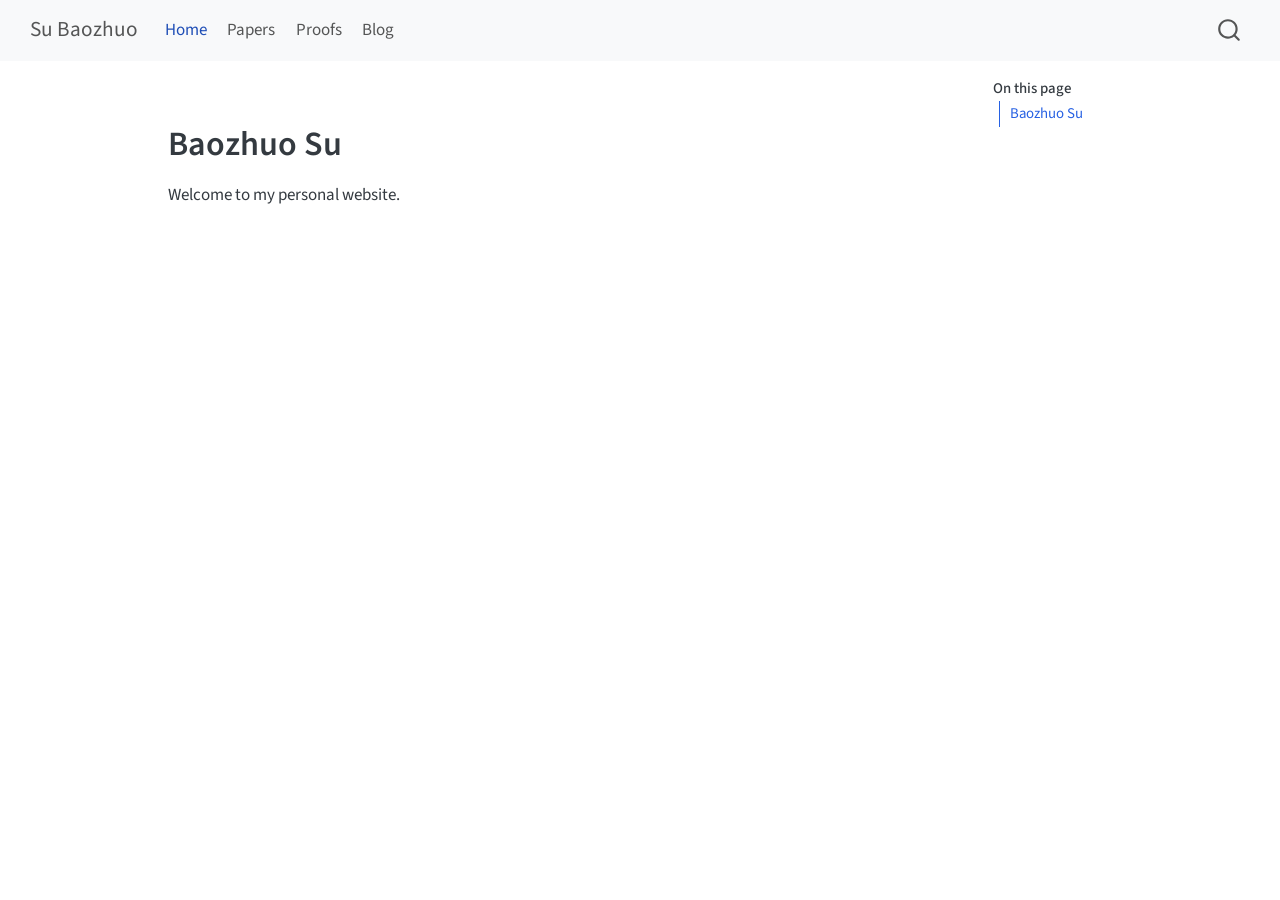
==== docs/index.html @ 8534a6cc "Initial site" ====
<!DOCTYPE html>
<html xmlns="http://www.w3.org/1999/xhtml" lang="en" xml:lang="en"><head>

<meta charset="utf-8">
<meta name="generator" content="quarto-1.9.36">

<meta name="viewport" content="width=device-width, initial-scale=1.0, user-scalable=yes">


<title>Su Baozhuo</title>
<style>
/* Default styles provided by pandoc.
** See https://pandoc.org/MANUAL.html#variables-for-html for config info.
*/
code{white-space: pre-wrap;}
span.smallcaps{font-variant: small-caps;}
div.columns{display: flex; gap: min(4vw, 1.5em);}
div.column{flex: auto; overflow-x: auto;}
div.hanging-indent{margin-left: 1.5em; text-indent: -1.5em;}
ul.task-list{list-style: none;}
ul.task-list li input[type="checkbox"] {
  width: 0.8em;
  margin: 0 0.8em 0.2em -1em; /* quarto-specific, see https://github.com/quarto-dev/quarto-cli/issues/4556 */ 
  vertical-align: middle;
}
</style>


<script src="site_libs/quarto-nav/quarto-nav.js"></script>
<script src="site_libs/quarto-nav/headroom.min.js"></script>
<script src="site_libs/clipboard/clipboard.min.js"></script>
<script src="site_libs/quarto-search/autocomplete.umd.js"></script>
<script src="site_libs/quarto-search/fuse.min.js"></script>
<script src="site_libs/quarto-search/quarto-search.js"></script>
<meta name="quarto:offset" content="./">
<script src="site_libs/quarto-html/quarto.js" type="module"></script>
<script src="site_libs/quarto-html/tabsets/tabsets.js" type="module"></script>
<script src="site_libs/quarto-html/popper.min.js"></script>
<script src="site_libs/quarto-html/tippy.umd.min.js"></script>
<script src="site_libs/quarto-html/anchor.min.js"></script>
<link href="site_libs/quarto-html/tippy.css" rel="stylesheet">
<link href="site_libs/quarto-html/quarto-syntax-highlighting-845c23b38eaddc0f92fda52bfe77a8c8.css" rel="stylesheet" id="quarto-text-highlighting-styles">
<script src="site_libs/bootstrap/bootstrap.min.js"></script>
<link href="site_libs/bootstrap/bootstrap-icons.css" rel="stylesheet">
<link href="site_libs/bootstrap/bootstrap-158031087360bce0ff56dc785ce39e06.min.css" rel="stylesheet" append-hash="true" id="quarto-bootstrap" data-mode="light">
<script id="quarto-search-options" type="application/json">{
  "location": "navbar",
  "copy-button": false,
  "collapse-after": 3,
  "panel-placement": "end",
  "type": "overlay",
  "limit": 50,
  "keyboard-shortcut": [
    "f",
    "/",
    "s"
  ],
  "show-item-context": false,
  "language": {
    "search-no-results-text": "No results",
    "search-matching-documents-text": "matching documents",
    "search-copy-link-title": "Copy link to search",
    "search-hide-matches-text": "Hide additional matches",
    "search-more-match-text": "more match in this document",
    "search-more-matches-text": "more matches in this document",
    "search-clear-button-title": "Clear",
    "search-text-placeholder": "",
    "search-detached-cancel-button-title": "Cancel",
    "search-submit-button-title": "Submit",
    "search-label": "Search"
  }
}</script>


</head>

<body class="nav-fixed quarto-light">

<div id="quarto-search-results"></div>
  <header id="quarto-header" class="headroom fixed-top">
    <nav class="navbar navbar-expand-lg " data-bs-theme="dark">
      <div class="navbar-container container-fluid">
      <div class="navbar-brand-container mx-auto">
    <a class="navbar-brand" href="./index.html">
    <span class="navbar-title">Su Baozhuo</span>
    </a>
  </div>
            <div id="quarto-search" class="" title="Search"></div>
          <button class="navbar-toggler" type="button" data-bs-toggle="collapse" data-bs-target="#navbarCollapse" aria-controls="navbarCollapse" role="menu" aria-expanded="false" aria-label="Toggle navigation" onclick="if (window.quartoToggleHeadroom) { window.quartoToggleHeadroom(); }">
  <span class="navbar-toggler-icon"></span>
</button>
          <div class="collapse navbar-collapse" id="navbarCollapse">
            <ul class="navbar-nav navbar-nav-scroll me-auto">
  <li class="nav-item">
    <a class="nav-link active" href="./index.html" aria-current="page"> 
<span class="menu-text">Home</span></a>
  </li>  
  <li class="nav-item">
    <a class="nav-link" href="./papers.html"> 
<span class="menu-text">Papers</span></a>
  </li>  
  <li class="nav-item">
    <a class="nav-link" href="./proofs.html"> 
<span class="menu-text">Proofs</span></a>
  </li>  
  <li class="nav-item">
    <a class="nav-link" href="./blog.html"> 
<span class="menu-text">Blog</span></a>
  </li>  
</ul>
          </div> <!-- /navcollapse -->
            <div class="quarto-navbar-tools">
</div>
      </div> <!-- /container-fluid -->
    </nav>
</header>
<!-- content -->
<div id="quarto-content" class="quarto-container page-columns page-rows-contents page-layout-article page-navbar">
<!-- sidebar -->
<!-- margin-sidebar -->
    <div id="quarto-margin-sidebar" class="sidebar margin-sidebar">
        <nav id="TOC" role="doc-toc" class="toc-active">
    <h2 id="toc-title">On this page</h2>
   
  <ul>
  <li><a href="#baozhuo-su" id="toc-baozhuo-su" class="nav-link active" data-scroll-target="#baozhuo-su">Baozhuo Su</a></li>
  </ul>
</nav>
    </div>
<!-- main -->
<main class="content" id="quarto-document-content"><header id="title-block-header" class="quarto-title-block"></header>




<section id="baozhuo-su" class="level1">
<h1>Baozhuo Su</h1>
<p>Welcome to my personal website.</p>


</section>

</main> <!-- /main -->
<script id="quarto-html-after-body" type="application/javascript">
  window.document.addEventListener("DOMContentLoaded", function (event) {
    const icon = "";
    const anchorJS = new window.AnchorJS();
    anchorJS.options = {
      placement: 'right',
      icon: icon
    };
    anchorJS.add('.anchored');
    const isCodeAnnotation = (el) => {
      for (const clz of el.classList) {
        if (clz.startsWith('code-annotation-')) {                     
          return true;
        }
      }
      return false;
    }
    const onCopySuccess = function(e) {
      // button target
      const button = e.trigger;
      // don't keep focus
      button.blur();
      // flash "checked"
      button.classList.add('code-copy-button-checked');
      var currentTitle = button.getAttribute("title");
      button.setAttribute("title", "Copied!");
      let tooltip;
      if (window.bootstrap) {
        button.setAttribute("data-bs-toggle", "tooltip");
        button.setAttribute("data-bs-placement", "left");
        button.setAttribute("data-bs-title", "Copied!");
        tooltip = new bootstrap.Tooltip(button, 
          { trigger: "manual", 
            customClass: "code-copy-button-tooltip",
            offset: [0, -8]});
        tooltip.show();    
      }
      setTimeout(function() {
        if (tooltip) {
          tooltip.hide();
          button.removeAttribute("data-bs-title");
          button.removeAttribute("data-bs-toggle");
          button.removeAttribute("data-bs-placement");
        }
        button.setAttribute("title", currentTitle);
        button.classList.remove('code-copy-button-checked');
      }, 1000);
      // clear code selection
      e.clearSelection();
    }
    const getTextToCopy = function(trigger) {
      const outerScaffold = trigger.parentElement.cloneNode(true);
      const codeEl = outerScaffold.querySelector('code');
      for (const childEl of codeEl.children) {
        if (isCodeAnnotation(childEl)) {
          childEl.remove();
        }
      }
      return codeEl.innerText;
    }
    const clipboard = new window.ClipboardJS('.code-copy-button:not([data-in-quarto-modal])', {
      text: getTextToCopy
    });
    clipboard.on('success', onCopySuccess);
    if (window.document.getElementById('quarto-embedded-source-code-modal')) {
      const clipboardModal = new window.ClipboardJS('.code-copy-button[data-in-quarto-modal]', {
        text: getTextToCopy,
        container: window.document.getElementById('quarto-embedded-source-code-modal')
      });
      clipboardModal.on('success', onCopySuccess);
    }
      var localhostRegex = new RegExp(/^(?:http|https):\/\/localhost\:?[0-9]*\//);
      var mailtoRegex = new RegExp(/^mailto:/);
        var filterRegex = new RegExp('/' + window.location.host + '/');
      var isInternal = (href) => {
          return filterRegex.test(href) || localhostRegex.test(href) || mailtoRegex.test(href);
      }
      // Inspect non-navigation links and adorn them if external
     var links = window.document.querySelectorAll('a[href]:not(.nav-link):not(.navbar-brand):not(.toc-action):not(.sidebar-link):not(.sidebar-item-toggle):not(.pagination-link):not(.no-external):not([aria-hidden]):not(.dropdown-item):not(.quarto-navigation-tool):not(.about-link)');
      for (var i=0; i<links.length; i++) {
        const link = links[i];
        if (!isInternal(link.href)) {
          // undo the damage that might have been done by quarto-nav.js in the case of
          // links that we want to consider external
          if (link.dataset.originalHref !== undefined) {
            link.href = link.dataset.originalHref;
          }
        }
      }
    function tippyHover(el, contentFn, onTriggerFn, onUntriggerFn) {
      const config = {
        allowHTML: true,
        maxWidth: 500,
        delay: 100,
        arrow: false,
        appendTo: function(el) {
            return el.parentElement;
        },
        interactive: true,
        interactiveBorder: 10,
        theme: 'quarto',
        placement: 'bottom-start',
      };
      if (contentFn) {
        config.content = contentFn;
      }
      if (onTriggerFn) {
        config.onTrigger = onTriggerFn;
      }
      if (onUntriggerFn) {
        config.onUntrigger = onUntriggerFn;
      }
      window.tippy(el, config); 
    }
    const noterefs = window.document.querySelectorAll('a[role="doc-noteref"]');
    for (var i=0; i<noterefs.length; i++) {
      const ref = noterefs[i];
      tippyHover(ref, function() {
        // use id or data attribute instead here
        let href = ref.getAttribute('data-footnote-href') || ref.getAttribute('href');
        try { href = new URL(href).hash; } catch {}
        const id = href.replace(/^#\/?/, "");
        const note = window.document.getElementById(id);
        if (note) {
          return note.innerHTML;
        } else {
          return "";
        }
      });
    }
    const xrefs = window.document.querySelectorAll('a.quarto-xref');
    const processXRef = (id, note) => {
      // Strip column container classes
      const stripColumnClz = (el) => {
        el.classList.remove("page-full", "page-columns");
        if (el.children) {
          for (const child of el.children) {
            stripColumnClz(child);
          }
        }
      }
      stripColumnClz(note)
      if (id === null || id.startsWith('sec-')) {
        // Special case sections, only their first couple elements
        const container = document.createElement("div");
        if (note.children && note.children.length > 2) {
          container.appendChild(note.children[0].cloneNode(true));
          for (let i = 1; i < note.children.length; i++) {
            const child = note.children[i];
            if (child.tagName === "P" && child.innerText === "") {
              continue;
            } else {
              container.appendChild(child.cloneNode(true));
              break;
            }
          }
          if (window.Quarto?.typesetMath) {
            window.Quarto.typesetMath(container);
          }
          return container.innerHTML
        } else {
          if (window.Quarto?.typesetMath) {
            window.Quarto.typesetMath(note);
          }
          return note.innerHTML;
        }
      } else {
        // Remove any anchor links if they are present
        const anchorLink = note.querySelector('a.anchorjs-link');
        if (anchorLink) {
          anchorLink.remove();
        }
        if (window.Quarto?.typesetMath) {
          window.Quarto.typesetMath(note);
        }
        if (note.classList.contains("callout")) {
          return note.outerHTML;
        } else {
          return note.innerHTML;
        }
      }
    }
    for (var i=0; i<xrefs.length; i++) {
      const xref = xrefs[i];
      tippyHover(xref, undefined, function(instance) {
        instance.disable();
        let url = xref.getAttribute('href');
        let hash = undefined; 
        if (url.startsWith('#')) {
          hash = url;
        } else {
          try { hash = new URL(url).hash; } catch {}
        }
        if (hash) {
          const id = hash.replace(/^#\/?/, "");
          const note = window.document.getElementById(id);
          if (note !== null) {
            try {
              const html = processXRef(id, note.cloneNode(true));
              instance.setContent(html);
            } finally {
              instance.enable();
              instance.show();
            }
          } else {
            // See if we can fetch this
            fetch(url.split('#')[0])
            .then(res => res.text())
            .then(html => {
              const parser = new DOMParser();
              const htmlDoc = parser.parseFromString(html, "text/html");
              const note = htmlDoc.getElementById(id);
              if (note !== null) {
                const html = processXRef(id, note);
                instance.setContent(html);
              } 
            }).finally(() => {
              instance.enable();
              instance.show();
            });
          }
        } else {
          // See if we can fetch a full url (with no hash to target)
          // This is a special case and we should probably do some content thinning / targeting
          fetch(url)
          .then(res => res.text())
          .then(html => {
            const parser = new DOMParser();
            const htmlDoc = parser.parseFromString(html, "text/html");
            const note = htmlDoc.querySelector('main.content');
            if (note !== null) {
              // This should only happen for chapter cross references
              // (since there is no id in the URL)
              // remove the first header
              if (note.children.length > 0 && note.children[0].tagName === "HEADER") {
                note.children[0].remove();
              }
              const html = processXRef(null, note);
              instance.setContent(html);
            } 
          }).finally(() => {
            instance.enable();
            instance.show();
          });
        }
      }, function(instance) {
      });
    }
        let selectedAnnoteEl;
        const selectorForAnnotation = ( cell, annotation) => {
          let cellAttr = 'data-code-cell="' + cell + '"';
          let lineAttr = 'data-code-annotation="' +  annotation + '"';
          const selector = 'span[' + cellAttr + '][' + lineAttr + ']';
          return selector;
        }
        const selectCodeLines = (annoteEl) => {
          const doc = window.document;
          const targetCell = annoteEl.getAttribute("data-target-cell");
          const targetAnnotation = annoteEl.getAttribute("data-target-annotation");
          const annoteSpan = window.document.querySelector(selectorForAnnotation(targetCell, targetAnnotation));
          const lines = annoteSpan.getAttribute("data-code-lines").split(",");
          const lineIds = lines.map((line) => {
            return targetCell + "-" + line;
          })
          let top = null;
          let height = null;
          let parent = null;
          if (lineIds.length > 0) {
              //compute the position of the single el (top and bottom and make a div)
              const el = window.document.getElementById(lineIds[0]);
              top = el.offsetTop;
              height = el.offsetHeight;
              parent = el.parentElement.parentElement;
            if (lineIds.length > 1) {
              const lastEl = window.document.getElementById(lineIds[lineIds.length - 1]);
              const bottom = lastEl.offsetTop + lastEl.offsetHeight;
              height = bottom - top;
            }
            if (top !== null && height !== null && parent !== null) {
              // cook up a div (if necessary) and position it 
              let div = window.document.getElementById("code-annotation-line-highlight");
              if (div === null) {
                div = window.document.createElement("div");
                div.setAttribute("id", "code-annotation-line-highlight");
                div.style.position = 'absolute';
                parent.appendChild(div);
              }
              div.style.top = top - 2 + "px";
              div.style.height = height + 4 + "px";
              div.style.left = 0;
              let gutterDiv = window.document.getElementById("code-annotation-line-highlight-gutter");
              if (gutterDiv === null) {
                gutterDiv = window.document.createElement("div");
                gutterDiv.setAttribute("id", "code-annotation-line-highlight-gutter");
                gutterDiv.style.position = 'absolute';
                const codeCell = window.document.getElementById(targetCell);
                const gutter = codeCell.querySelector('.code-annotation-gutter');
                gutter.appendChild(gutterDiv);
              }
              gutterDiv.style.top = top - 2 + "px";
              gutterDiv.style.height = height + 4 + "px";
            }
            selectedAnnoteEl = annoteEl;
          }
        };
        const unselectCodeLines = () => {
          const elementsIds = ["code-annotation-line-highlight", "code-annotation-line-highlight-gutter"];
          elementsIds.forEach((elId) => {
            const div = window.document.getElementById(elId);
            if (div) {
              div.remove();
            }
          });
          selectedAnnoteEl = undefined;
        };
          // Handle positioning of the toggle
      window.addEventListener(
        "resize",
        throttle(() => {
          elRect = undefined;
          if (selectedAnnoteEl) {
            selectCodeLines(selectedAnnoteEl);
          }
        }, 10)
      );
      function throttle(fn, ms) {
      let throttle = false;
      let timer;
        return (...args) => {
          if(!throttle) { // first call gets through
              fn.apply(this, args);
              throttle = true;
          } else { // all the others get throttled
              if(timer) clearTimeout(timer); // cancel #2
              timer = setTimeout(() => {
                fn.apply(this, args);
                timer = throttle = false;
              }, ms);
          }
        };
      }
        // Attach click handler to the DT
        const annoteDls = window.document.querySelectorAll('dt[data-target-cell]');
        for (const annoteDlNode of annoteDls) {
          annoteDlNode.addEventListener('click', (event) => {
            const clickedEl = event.target;
            if (clickedEl !== selectedAnnoteEl) {
              unselectCodeLines();
              const activeEl = window.document.querySelector('dt[data-target-cell].code-annotation-active');
              if (activeEl) {
                activeEl.classList.remove('code-annotation-active');
              }
              selectCodeLines(clickedEl);
              clickedEl.classList.add('code-annotation-active');
            } else {
              // Unselect the line
              unselectCodeLines();
              clickedEl.classList.remove('code-annotation-active');
            }
          });
        }
    const findCites = (el) => {
      const parentEl = el.parentElement;
      if (parentEl) {
        const cites = parentEl.dataset.cites;
        if (cites) {
          return {
            el,
            cites: cites.split(' ')
          };
        } else {
          return findCites(el.parentElement)
        }
      } else {
        return undefined;
      }
    };
    var bibliorefs = window.document.querySelectorAll('a[role="doc-biblioref"]');
    for (var i=0; i<bibliorefs.length; i++) {
      const ref = bibliorefs[i];
      const citeInfo = findCites(ref);
      if (citeInfo) {
        tippyHover(citeInfo.el, function() {
          var popup = window.document.createElement('div');
          citeInfo.cites.forEach(function(cite) {
            var citeDiv = window.document.createElement('div');
            citeDiv.classList.add('hanging-indent');
            citeDiv.classList.add('csl-entry');
            var biblioDiv = window.document.getElementById('ref-' + cite);
            if (biblioDiv) {
              citeDiv.innerHTML = biblioDiv.innerHTML;
            }
            popup.appendChild(citeDiv);
          });
          return popup.innerHTML;
        });
      }
    }
  });
  </script>
</div> <!-- /content -->




</body></html>
---- docs/site_libs/quarto-html/tippy.css ----
.tippy-box[data-animation=fade][data-state=hidden]{opacity:0}[data-tippy-root]{max-width:calc(100vw - 10px)}.tippy-box{position:relative;background-color:#333;color:#fff;border-radius:4px;font-size:14px;line-height:1.4;white-space:normal;outline:0;transition-property:transform,visibility,opacity}.tippy-box[data-placement^=top]>.tippy-arrow{bottom:0}.tippy-box[data-placement^=top]>.tippy-arrow:before{bottom:-7px;left:0;border-width:8px 8px 0;border-top-color:initial;transform-origin:center top}.tippy-box[data-placement^=bottom]>.tippy-arrow{top:0}.tippy-box[data-placement^=bottom]>.tippy-arrow:before{top:-7px;left:0;border-width:0 8px 8px;border-bottom-color:initial;transform-origin:center bottom}.tippy-box[data-placement^=left]>.tippy-arrow{right:0}.tippy-box[data-placement^=left]>.tippy-arrow:before{border-width:8px 0 8px 8px;border-left-color:initial;right:-7px;transform-origin:center left}.tippy-box[data-placement^=right]>.tippy-arrow{left:0}.tippy-box[data-placement^=right]>.tippy-arrow:before{left:-7px;border-width:8px 8px 8px 0;border-right-color:initial;transform-origin:center right}.tippy-box[data-inertia][data-state=visible]{transition-timing-function:cubic-bezier(.54,1.5,.38,1.11)}.tippy-arrow{width:16px;height:16px;color:#333}.tippy-arrow:before{content:"";position:absolute;border-color:transparent;border-style:solid}.tippy-content{position:relative;padding:5px 9px;z-index:1}
---- docs/site_libs/quarto-html/quarto-syntax-highlighting-845c23b38eaddc0f92fda52bfe77a8c8.css ----
/* quarto syntax highlight colors */
:root {
  --quarto-hl-ot-color: #003B4F;
  --quarto-hl-at-color: #657422;
  --quarto-hl-ss-color: #20794D;
  --quarto-hl-an-color: #5E5E5E;
  --quarto-hl-fu-color: #4758AB;
  --quarto-hl-st-color: #20794D;
  --quarto-hl-cf-color: #003B4F;
  --quarto-hl-op-color: #5E5E5E;
  --quarto-hl-er-color: #AD0000;
  --quarto-hl-bn-color: #AD0000;
  --quarto-hl-al-color: #AD0000;
  --quarto-hl-va-color: #111111;
  --quarto-hl-bu-color: inherit;
  --quarto-hl-ex-color: inherit;
  --quarto-hl-pp-color: #AD0000;
  --quarto-hl-in-color: #5E5E5E;
  --quarto-hl-vs-color: #20794D;
  --quarto-hl-wa-color: #5E5E5E;
  --quarto-hl-do-color: #5E5E5E;
  --quarto-hl-im-color: #00769E;
  --quarto-hl-ch-color: #20794D;
  --quarto-hl-dt-color: #AD0000;
  --quarto-hl-fl-color: #AD0000;
  --quarto-hl-co-color: #5E5E5E;
  --quarto-hl-cv-color: #5E5E5E;
  --quarto-hl-cn-color: #8f5902;
  --quarto-hl-sc-color: #5E5E5E;
  --quarto-hl-dv-color: #AD0000;
  --quarto-hl-kw-color: #003B4F;
}

/* other quarto variables */
:root {
  --quarto-font-monospace: SFMono-Regular, Menlo, Monaco, Consolas, "Liberation Mono", "Courier New", monospace;
}

/* syntax highlight based on Pandoc's rules */
pre > code.sourceCode > span {
  color: #003B4F;
}

code.sourceCode > span {
  color: #003B4F;
}

div.sourceCode,
div.sourceCode pre.sourceCode {
  color: #003B4F;
}

/* Normal */
code span {
  color: #003B4F;
}

/* Alert */
code span.al {
  color: #AD0000;
  font-style: inherit;
}

/* Annotation */
code span.an {
  color: #5E5E5E;
  font-style: inherit;
}

/* Attribute */
code span.at {
  color: #657422;
  font-style: inherit;
}

/* BaseN */
code span.bn {
  color: #AD0000;
  font-style: inherit;
}

/* BuiltIn */
code span.bu {
  font-style: inherit;
}

/* ControlFlow */
code span.cf {
  color: #003B4F;
  font-weight: bold;
  font-style: inherit;
}

/* Char */
code span.ch {
  color: #20794D;
  font-style: inherit;
}

/* Constant */
code span.cn {
  color: #8f5902;
  font-style: inherit;
}

/* Comment */
code span.co {
  color: #5E5E5E;
  font-style: inherit;
}

/* CommentVar */
code span.cv {
  color: #5E5E5E;
  font-style: italic;
}

/* Documentation */
code span.do {
  color: #5E5E5E;
  font-style: italic;
}

/* DataType */
code span.dt {
  color: #AD0000;
  font-style: inherit;
}

/* DecVal */
code span.dv {
  color: #AD0000;
  font-style: inherit;
}

/* Error */
code span.er {
  color: #AD0000;
  font-style: inherit;
}

/* Extension */
code span.ex {
  font-style: inherit;
}

/* Float */
code span.fl {
  color: #AD0000;
  font-style: inherit;
}

/* Function */
code span.fu {
  color: #4758AB;
  font-style: inherit;
}

/* Import */
code span.im {
  color: #00769E;
  font-style: inherit;
}

/* Information */
code span.in {
  color: #5E5E5E;
  font-style: inherit;
}

/* Keyword */
code span.kw {
  color: #003B4F;
  font-weight: bold;
  font-style: inherit;
}

/* Operator */
code span.op {
  color: #5E5E5E;
  font-style: inherit;
}

/* Other */
code span.ot {
  color: #003B4F;
  font-style: inherit;
}

/* Preprocessor */
code span.pp {
  color: #AD0000;
  font-style: inherit;
}

/* SpecialChar */
code span.sc {
  color: #5E5E5E;
  font-style: inherit;
}

/* SpecialString */
code span.ss {
  color: #20794D;
  font-style: inherit;
}

/* String */
code span.st {
  color: #20794D;
  font-style: inherit;
}

/* Variable */
code span.va {
  color: #111111;
  font-style: inherit;
}

/* VerbatimString */
code span.vs {
  color: #20794D;
  font-style: inherit;
}

/* Warning */
code span.wa {
  color: #5E5E5E;
  font-style: italic;
}

.prevent-inlining {
  content: "</";
}

/*# sourceMappingURL=ac89f0bb514bba72461919f78549e31c.css.map */
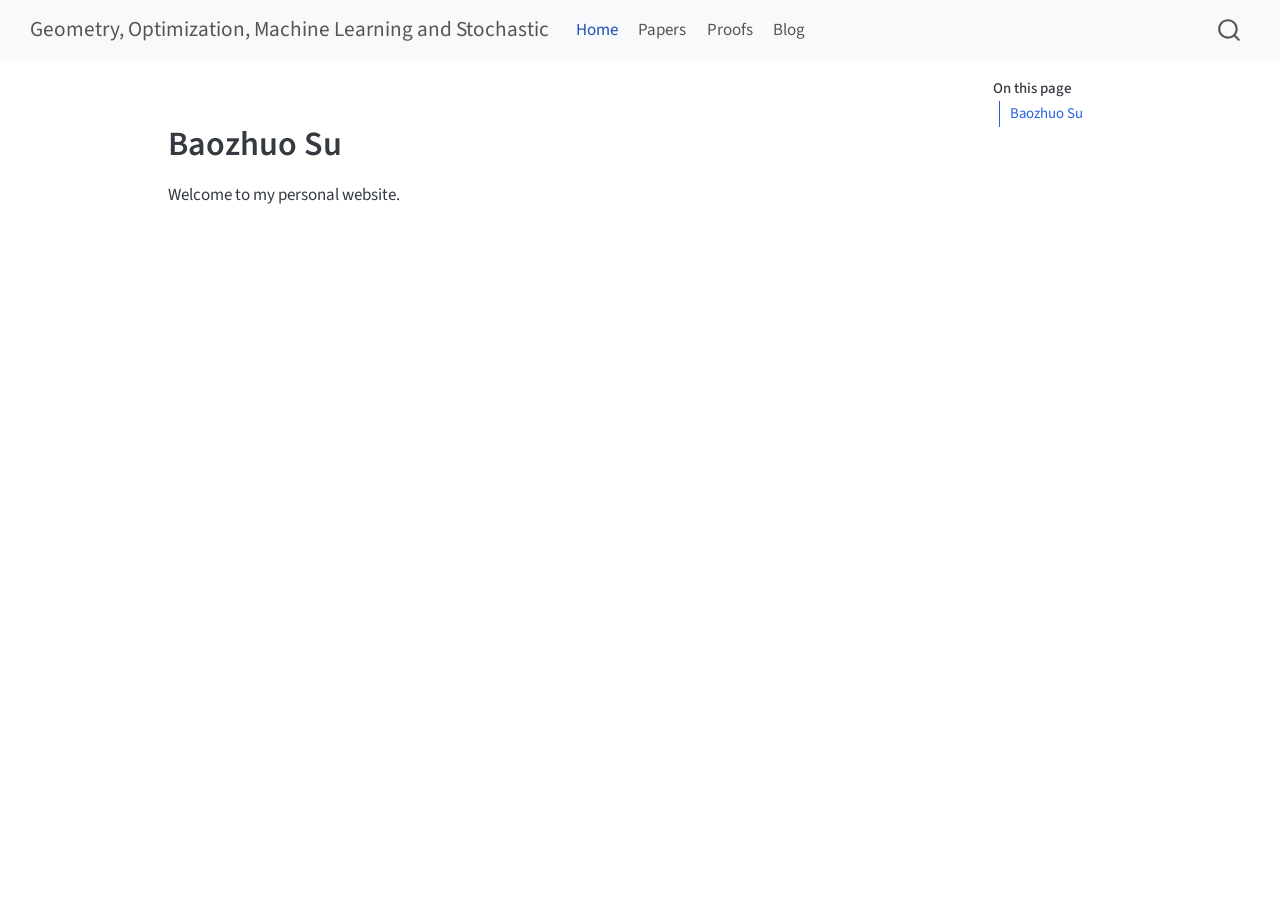
==== commit e8053b17: "Add NPJ paper" ====
--- a/docs/index.html
+++ b/docs/index.html
@@ -7,7 +7,7 @@
 <meta name="viewport" content="width=device-width, initial-scale=1.0, user-scalable=yes">
 
 
-<title>Su Baozhuo</title>
+<title>Geometry, Optimization, Machine Learning and Stochastic</title>
 <style>
 /* Default styles provided by pandoc.
 ** See https://pandoc.org/MANUAL.html#variables-for-html for config info.
@@ -82,7 +82,7 @@
       <div class="navbar-container container-fluid">
       <div class="navbar-brand-container mx-auto">
     <a class="navbar-brand" href="./index.html">
-    <span class="navbar-title">Su Baozhuo</span>
+    <span class="navbar-title">Geometry, Optimization, Machine Learning and Stochastic</span>
     </a>
   </div>
             <div id="quarto-search" class="" title="Search"></div>
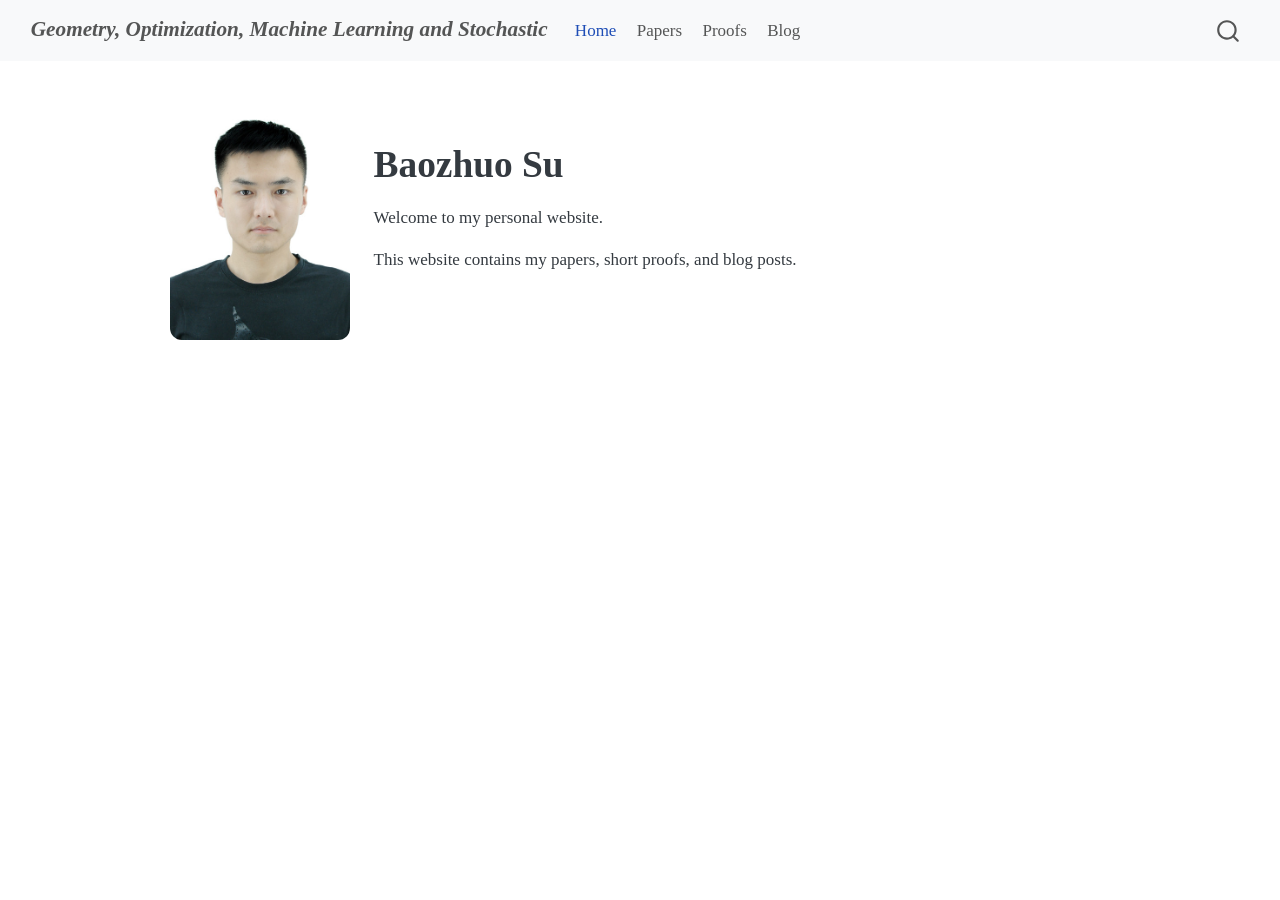
==== commit 4b8f8b08: "add profile phto and npj paper" ====
--- a/docs/index.html
+++ b/docs/index.html
@@ -72,6 +72,7 @@
 }</script>
 
 
+<link rel="stylesheet" href="style.css">
 </head>
 
 <body class="nav-fixed quarto-light">
@@ -118,14 +119,8 @@
 <div id="quarto-content" class="quarto-container page-columns page-rows-contents page-layout-article page-navbar">
 <!-- sidebar -->
 <!-- margin-sidebar -->
-    <div id="quarto-margin-sidebar" class="sidebar margin-sidebar">
-        <nav id="TOC" role="doc-toc" class="toc-active">
-    <h2 id="toc-title">On this page</h2>
-   
-  <ul>
-  <li><a href="#baozhuo-su" id="toc-baozhuo-su" class="nav-link active" data-scroll-target="#baozhuo-su">Baozhuo Su</a></li>
-  </ul>
-</nav>
+    <div id="quarto-margin-sidebar" class="sidebar margin-sidebar zindex-bottom">
+        
     </div>
 <!-- main -->
 <main class="content" id="quarto-document-content"><header id="title-block-header" class="quarto-title-block"></header>
@@ -133,12 +128,16 @@
 
 
 
-<section id="baozhuo-su" class="level1">
+<div class="home-hero">
+<p><img src="img/profile.jpg" class="home-photo img-fluid" alt="Portrait photo"></p>
+<section id="baozhuo-su" class="level1 home-text">
 <h1>Baozhuo Su</h1>
 <p>Welcome to my personal website.</p>
-
-
+<p>This website contains my papers, short proofs, and blog posts.</p>
 </section>
+</div>
+
+
 
 </main> <!-- /main -->
 <script id="quarto-html-after-body" type="application/javascript">
--- a/docs/style.css
+++ b/docs/style.css
@@ -0,0 +1,56 @@
+body {
+    font-family: "Times New Roman", serif;
+    font-size: 18px;
+  }
+  
+  h1, h2, h3, h4 {
+    font-family: "Georgia", "Times New Roman", serif;
+  }
+  
+  h1 {
+    font-size: 2.2rem;
+  }
+  
+  h2 {
+    font-size: 1.6rem;
+  }
+  
+  h3 {
+    font-size: 1.3rem;
+  }
+  
+  p, li {
+    font-size: 1rem;
+  }
+  
+  .quarto-title-block .title,
+  h1.title {
+    font-family: "Georgia", "Times New Roman", serif;
+    font-size: 2.4rem;
+    font-weight: 700;
+  }
+  
+  .navbar-brand {
+    font-style: italic;
+    font-weight: 700;
+  }
+
+  .navbar-nav {
+    font-size: 1rem;
+  }
+
+  .home-hero {
+    display: flex;
+    align-items: flex-start;
+    gap: 24px;
+    margin-top: 12px;
+  }
+
+  .home-photo {
+    width: 180px;
+    max-width: 100%;
+    border-radius: 12px;
+  }
+  .home-text {
+    flex: 1;
+  }
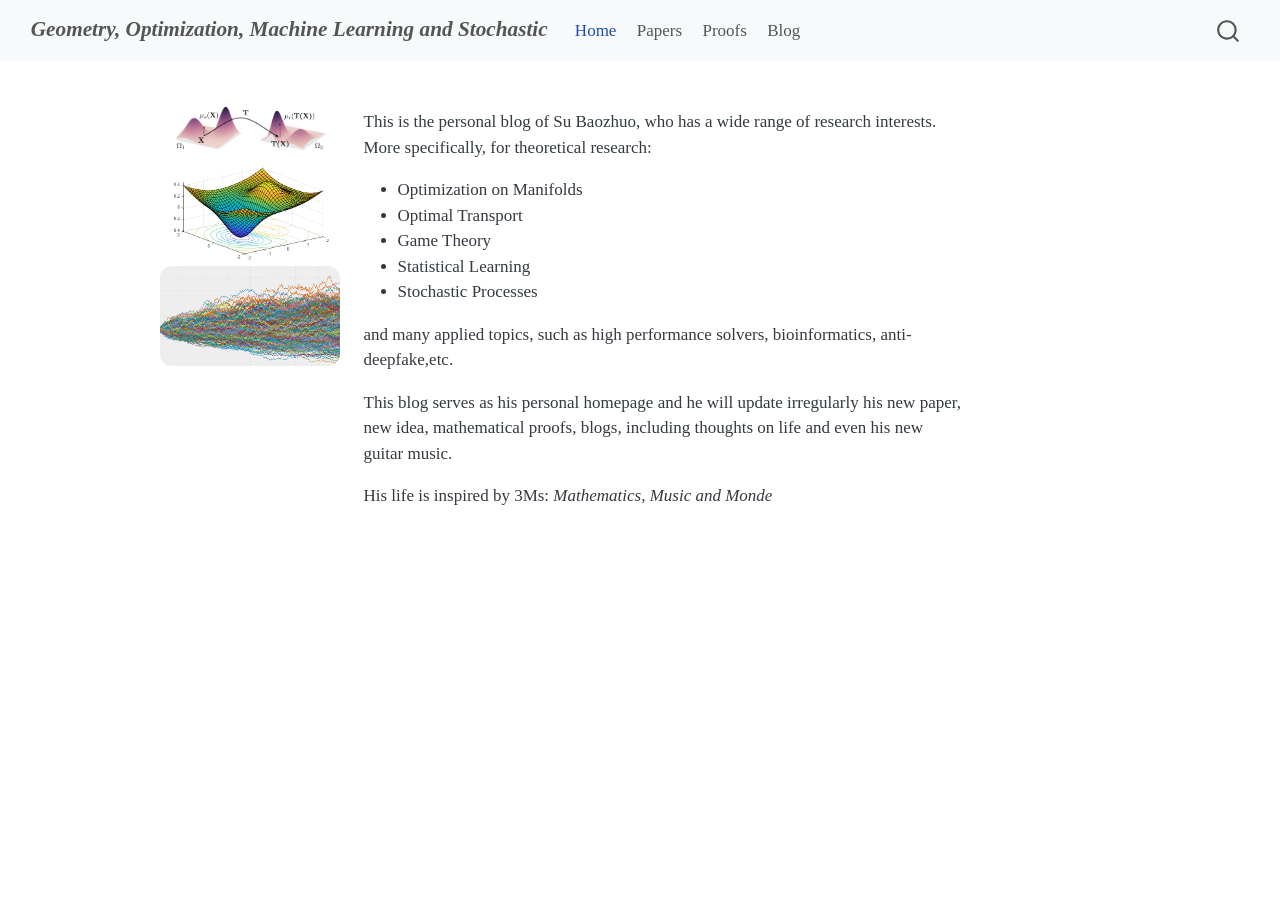
==== commit 22aeb07e: "03-22" ====
--- a/docs/index.html
+++ b/docs/index.html
@@ -129,12 +129,22 @@
 
 
 <div class="home-hero">
-<p><img src="img/profile.jpg" class="home-photo img-fluid" alt="Portrait photo"></p>
-<section id="baozhuo-su" class="level1 home-text">
-<h1>Baozhuo Su</h1>
-<p>Welcome to my personal website.</p>
-<p>This website contains my papers, short proofs, and blog posts.</p>
-</section>
+<div class="home-images">
+<p><img src="img/optimal_transport.png" class="home-photo img-fluid" alt="optimal_transport"> <img src="img/optimization.png" class="home-photo img-fluid" alt="optimization"> <img src="img/stochastic.png" class="home-photo img-fluid" alt="stochastic"></p>
+</div>
+<div class="home-text">
+<p>This is the personal blog of Su Baozhuo, who has a wide range of research interests. More specifically, for theoretical research:</p>
+<ul>
+<li>Optimization on Manifolds</li>
+<li>Optimal Transport</li>
+<li>Game Theory</li>
+<li>Statistical Learning</li>
+<li>Stochastic Processes</li>
+</ul>
+<p>and many applied topics, such as high performance solvers, bioinformatics, anti-deepfake,etc.</p>
+<p>This blog serves as his personal homepage and he will update irregularly his new paper, new idea, mathematical proofs, blogs, including thoughts on life and even his new guitar music.</p>
+<p>His life is inspired by 3Ms: <em>Mathematics, Music and Monde</em></p>
+</div>
 </div>
 
 
--- a/docs/style.css
+++ b/docs/style.css
@@ -39,18 +39,39 @@
     font-size: 1rem;
   }
 
+
   .home-hero {
     display: flex;
     align-items: flex-start;
     gap: 24px;
     margin-top: 12px;
+    flex-wrap: wrap;
   }
 
   .home-photo {
     width: 180px;
     max-width: 100%;
     border-radius: 12px;
+    display: block;
   }
+ 
+ 
+  .home-images{
+    display: flex;
+    flex-direction: row;
+    gap: 12px;
+    margin-top: -20px;
+    margin-left: -10px;
+    flex-wrap: wrap;
+ }
+
+
+
   .home-text {
     flex: 1;
+  }
+  .paper-title{
+    font-size: 1.5rem;
+    line-height: 1.3;
+    margin-bottom: 0.5rem;
   }
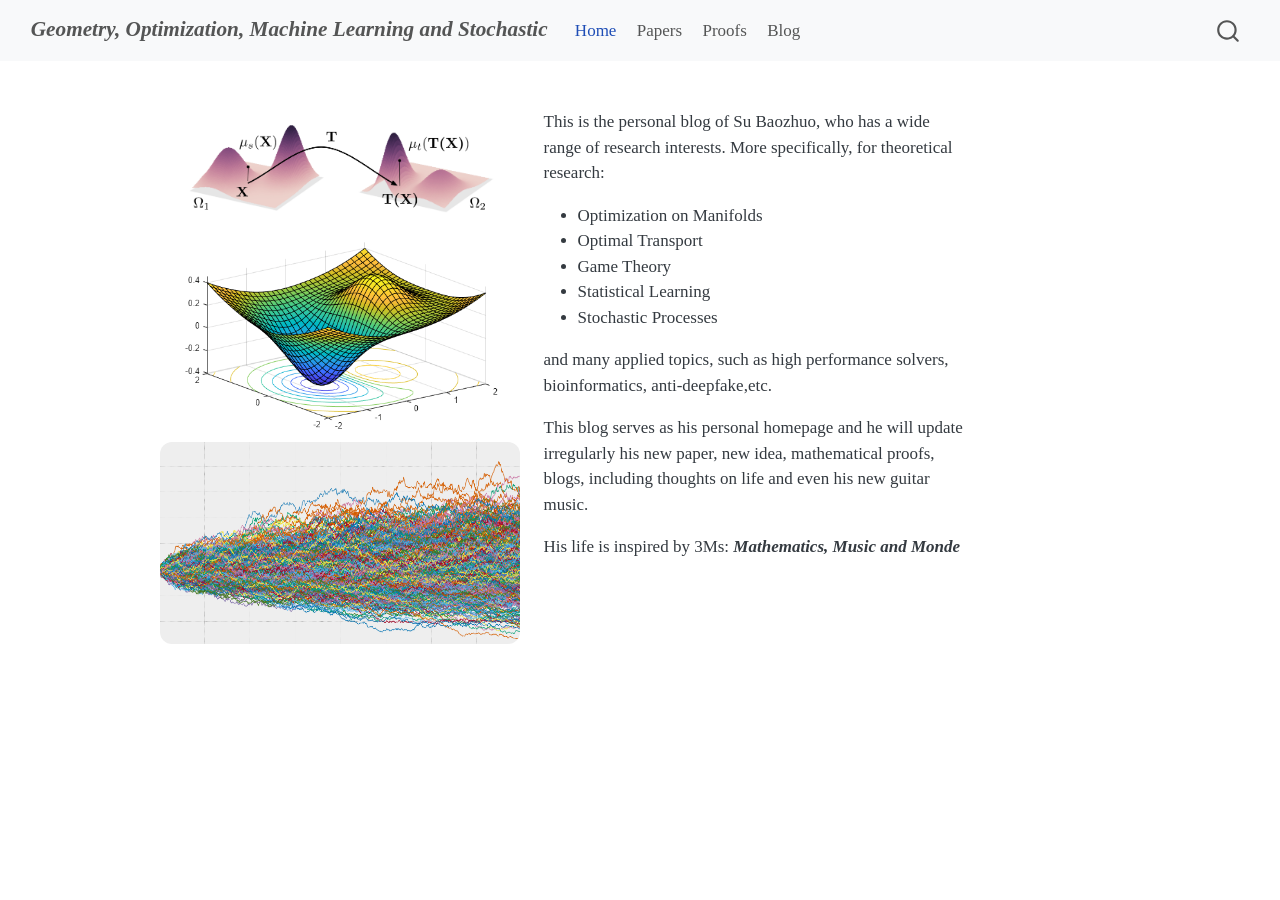
==== commit 715dae9a: "enlarge figures" ====
--- a/docs/index.html
+++ b/docs/index.html
@@ -143,7 +143,7 @@
 </ul>
 <p>and many applied topics, such as high performance solvers, bioinformatics, anti-deepfake,etc.</p>
 <p>This blog serves as his personal homepage and he will update irregularly his new paper, new idea, mathematical proofs, blogs, including thoughts on life and even his new guitar music.</p>
-<p>His life is inspired by 3Ms: <em>Mathematics, Music and Monde</em></p>
+<p>His life is inspired by 3Ms: <strong><em>Mathematics, Music and Monde</em></strong></p>
 </div>
 </div>
 
--- a/docs/style.css
+++ b/docs/style.css
@@ -49,7 +49,7 @@
   }
 
   .home-photo {
-    width: 180px;
+    width: 360px;
     max-width: 100%;
     border-radius: 12px;
     display: block;
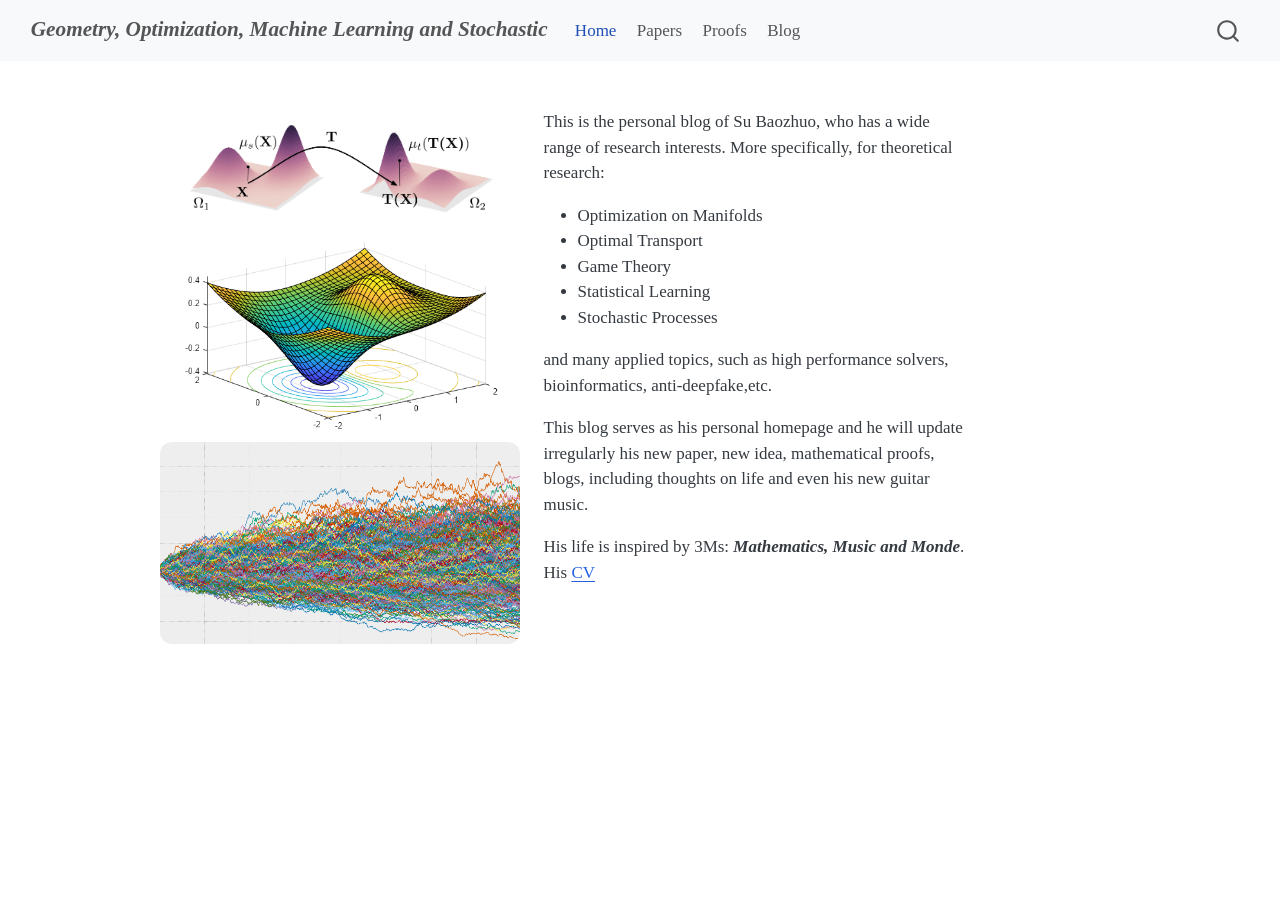
==== commit 54a8dd37: "add CV" ====
--- a/docs/index.html
+++ b/docs/index.html
@@ -143,7 +143,7 @@
 </ul>
 <p>and many applied topics, such as high performance solvers, bioinformatics, anti-deepfake,etc.</p>
 <p>This blog serves as his personal homepage and he will update irregularly his new paper, new idea, mathematical proofs, blogs, including thoughts on life and even his new guitar music.</p>
-<p>His life is inspired by 3Ms: <strong><em>Mathematics, Music and Monde</em></strong></p>
+<p>His life is inspired by 3Ms: <strong><em>Mathematics, Music and Monde</em></strong>. His <a href="files/CV.pdf">CV</a></p>
 </div>
 </div>
 
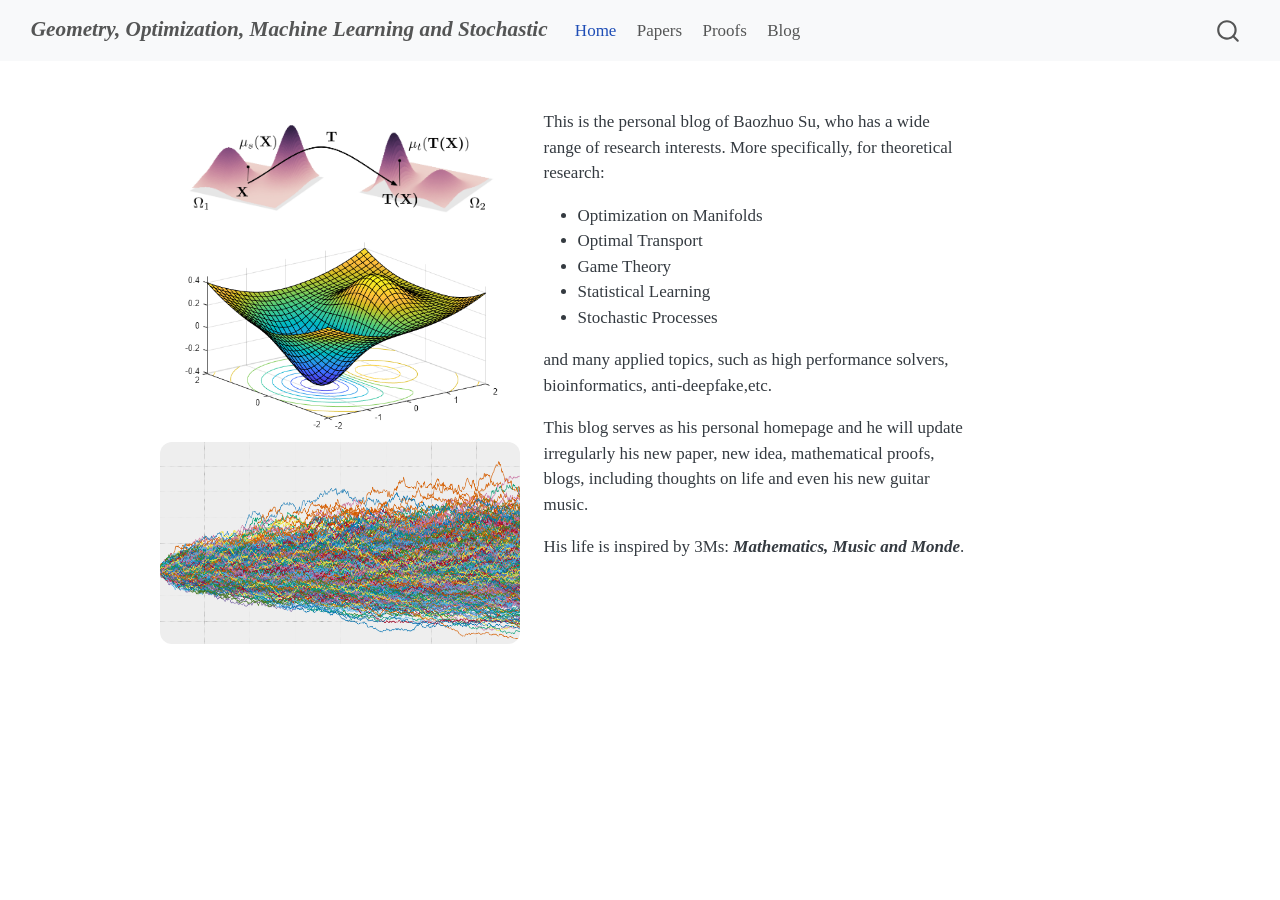
==== commit c026641c: "small change" ====
--- a/docs/index.html
+++ b/docs/index.html
@@ -2,7 +2,7 @@
 <html xmlns="http://www.w3.org/1999/xhtml" lang="en" xml:lang="en"><head>
 
 <meta charset="utf-8">
-<meta name="generator" content="quarto-1.9.36">
+<meta name="generator" content="quarto-1.9.37">
 
 <meta name="viewport" content="width=device-width, initial-scale=1.0, user-scalable=yes">
 
@@ -39,7 +39,7 @@
 <script src="site_libs/quarto-html/tippy.umd.min.js"></script>
 <script src="site_libs/quarto-html/anchor.min.js"></script>
 <link href="site_libs/quarto-html/tippy.css" rel="stylesheet">
-<link href="site_libs/quarto-html/quarto-syntax-highlighting-845c23b38eaddc0f92fda52bfe77a8c8.css" rel="stylesheet" id="quarto-text-highlighting-styles">
+<link href="site_libs/quarto-html/quarto-syntax-highlighting-7f8f88aac4f3542376d5c11b86a4c14d.css" rel="stylesheet" id="quarto-text-highlighting-styles">
 <script src="site_libs/bootstrap/bootstrap.min.js"></script>
 <link href="site_libs/bootstrap/bootstrap-icons.css" rel="stylesheet">
 <link href="site_libs/bootstrap/bootstrap-158031087360bce0ff56dc785ce39e06.min.css" rel="stylesheet" append-hash="true" id="quarto-bootstrap" data-mode="light">
@@ -133,7 +133,7 @@
 <p><img src="img/optimal_transport.png" class="home-photo img-fluid" alt="optimal_transport"> <img src="img/optimization.png" class="home-photo img-fluid" alt="optimization"> <img src="img/stochastic.png" class="home-photo img-fluid" alt="stochastic"></p>
 </div>
 <div class="home-text">
-<p>This is the personal blog of Su Baozhuo, who has a wide range of research interests. More specifically, for theoretical research:</p>
+<p>This is the personal blog of Baozhuo Su, who has a wide range of research interests. More specifically, for theoretical research:</p>
 <ul>
 <li>Optimization on Manifolds</li>
 <li>Optimal Transport</li>
@@ -143,7 +143,7 @@
 </ul>
 <p>and many applied topics, such as high performance solvers, bioinformatics, anti-deepfake,etc.</p>
 <p>This blog serves as his personal homepage and he will update irregularly his new paper, new idea, mathematical proofs, blogs, including thoughts on life and even his new guitar music.</p>
-<p>His life is inspired by 3Ms: <strong><em>Mathematics, Music and Monde</em></strong>. His <a href="files/CV.pdf">CV</a></p>
+<p>His life is inspired by 3Ms: <strong><em>Mathematics, Music and Monde</em></strong>.</p>
 </div>
 </div>
 
--- a/docs/site_libs/quarto-html/quarto-syntax-highlighting-7f8f88aac4f3542376d5c11b86a4c14d.css
+++ b/docs/site_libs/quarto-html/quarto-syntax-highlighting-7f8f88aac4f3542376d5c11b86a4c14d.css
@@ -0,0 +1,236 @@
+/* quarto syntax highlight colors */
+:root {
+  --quarto-hl-ot-color: #003B4F;
+  --quarto-hl-at-color: #657422;
+  --quarto-hl-ss-color: #20794D;
+  --quarto-hl-an-color: #5E5E5E;
+  --quarto-hl-fu-color: #4758AB;
+  --quarto-hl-st-color: #20794D;
+  --quarto-hl-cf-color: #003B4F;
+  --quarto-hl-op-color: #5E5E5E;
+  --quarto-hl-er-color: #AD0000;
+  --quarto-hl-bn-color: #AD0000;
+  --quarto-hl-al-color: #AD0000;
+  --quarto-hl-va-color: #111111;
+  --quarto-hl-bu-color: inherit;
+  --quarto-hl-ex-color: inherit;
+  --quarto-hl-pp-color: #AD0000;
+  --quarto-hl-in-color: #5E5E5E;
+  --quarto-hl-vs-color: #20794D;
+  --quarto-hl-wa-color: #5E5E5E;
+  --quarto-hl-do-color: #5E5E5E;
+  --quarto-hl-im-color: #00769E;
+  --quarto-hl-ch-color: #20794D;
+  --quarto-hl-dt-color: #AD0000;
+  --quarto-hl-fl-color: #AD0000;
+  --quarto-hl-co-color: #5E5E5E;
+  --quarto-hl-cv-color: #5E5E5E;
+  --quarto-hl-cn-color: #8f5902;
+  --quarto-hl-sc-color: #5E5E5E;
+  --quarto-hl-dv-color: #AD0000;
+  --quarto-hl-kw-color: #003B4F;
+}
+
+/* other quarto variables */
+:root {
+  --quarto-font-monospace: SFMono-Regular, Menlo, Monaco, Consolas, "Liberation Mono", "Courier New", monospace;
+}
+
+/* syntax highlight based on Pandoc's rules */
+pre > code.sourceCode > span {
+  color: #003B4F;
+}
+
+code.sourceCode > span {
+  color: #003B4F;
+}
+
+div.sourceCode,
+div.sourceCode pre.sourceCode {
+  color: #003B4F;
+}
+
+/* Normal */
+code span {
+  color: #003B4F;
+}
+
+/* Alert */
+code span.al {
+  color: #AD0000;
+  font-style: inherit;
+}
+
+/* Annotation */
+code span.an {
+  color: #5E5E5E;
+  font-style: inherit;
+}
+
+/* Attribute */
+code span.at {
+  color: #657422;
+  font-style: inherit;
+}
+
+/* BaseN */
+code span.bn {
+  color: #AD0000;
+  font-style: inherit;
+}
+
+/* BuiltIn */
+code span.bu {
+  font-style: inherit;
+}
+
+/* ControlFlow */
+code span.cf {
+  color: #003B4F;
+  font-weight: bold;
+  font-style: inherit;
+}
+
+/* Char */
+code span.ch {
+  color: #20794D;
+  font-style: inherit;
+}
+
+/* Constant */
+code span.cn {
+  color: #8f5902;
+  font-style: inherit;
+}
+
+/* Comment */
+code span.co {
+  color: #5E5E5E;
+  font-style: inherit;
+}
+
+/* CommentVar */
+code span.cv {
+  color: #5E5E5E;
+  font-style: italic;
+}
+
+/* Documentation */
+code span.do {
+  color: #5E5E5E;
+  font-style: italic;
+}
+
+/* DataType */
+code span.dt {
+  color: #AD0000;
+  font-style: inherit;
+}
+
+/* DecVal */
+code span.dv {
+  color: #AD0000;
+  font-style: inherit;
+}
+
+/* Error */
+code span.er {
+  color: #AD0000;
+  font-style: inherit;
+}
+
+/* Extension */
+code span.ex {
+  font-style: inherit;
+}
+
+/* Float */
+code span.fl {
+  color: #AD0000;
+  font-style: inherit;
+}
+
+/* Function */
+code span.fu {
+  color: #4758AB;
+  font-style: inherit;
+}
+
+/* Import */
+code span.im {
+  color: #00769E;
+  font-style: inherit;
+}
+
+/* Information */
+code span.in {
+  color: #5E5E5E;
+  font-style: inherit;
+}
+
+/* Keyword */
+code span.kw {
+  color: #003B4F;
+  font-weight: bold;
+  font-style: inherit;
+}
+
+/* Operator */
+code span.op {
+  color: #5E5E5E;
+  font-style: inherit;
+}
+
+/* Other */
+code span.ot {
+  color: #003B4F;
+  font-style: inherit;
+}
+
+/* Preprocessor */
+code span.pp {
+  color: #AD0000;
+  font-style: inherit;
+}
+
+/* SpecialChar */
+code span.sc {
+  color: #5E5E5E;
+  font-style: inherit;
+}
+
+/* SpecialString */
+code span.ss {
+  color: #20794D;
+  font-style: inherit;
+}
+
+/* String */
+code span.st {
+  color: #20794D;
+  font-style: inherit;
+}
+
+/* Variable */
+code span.va {
+  color: #111111;
+  font-style: inherit;
+}
+
+/* VerbatimString */
+code span.vs {
+  color: #20794D;
+  font-style: inherit;
+}
+
+/* Warning */
+code span.wa {
+  color: #5E5E5E;
+  font-style: italic;
+}
+
+.prevent-inlining {
+  content: "</";
+}
+
+/*# sourceMappingURL=789ad8cd35626ba772517505b42a116e.css.map */
